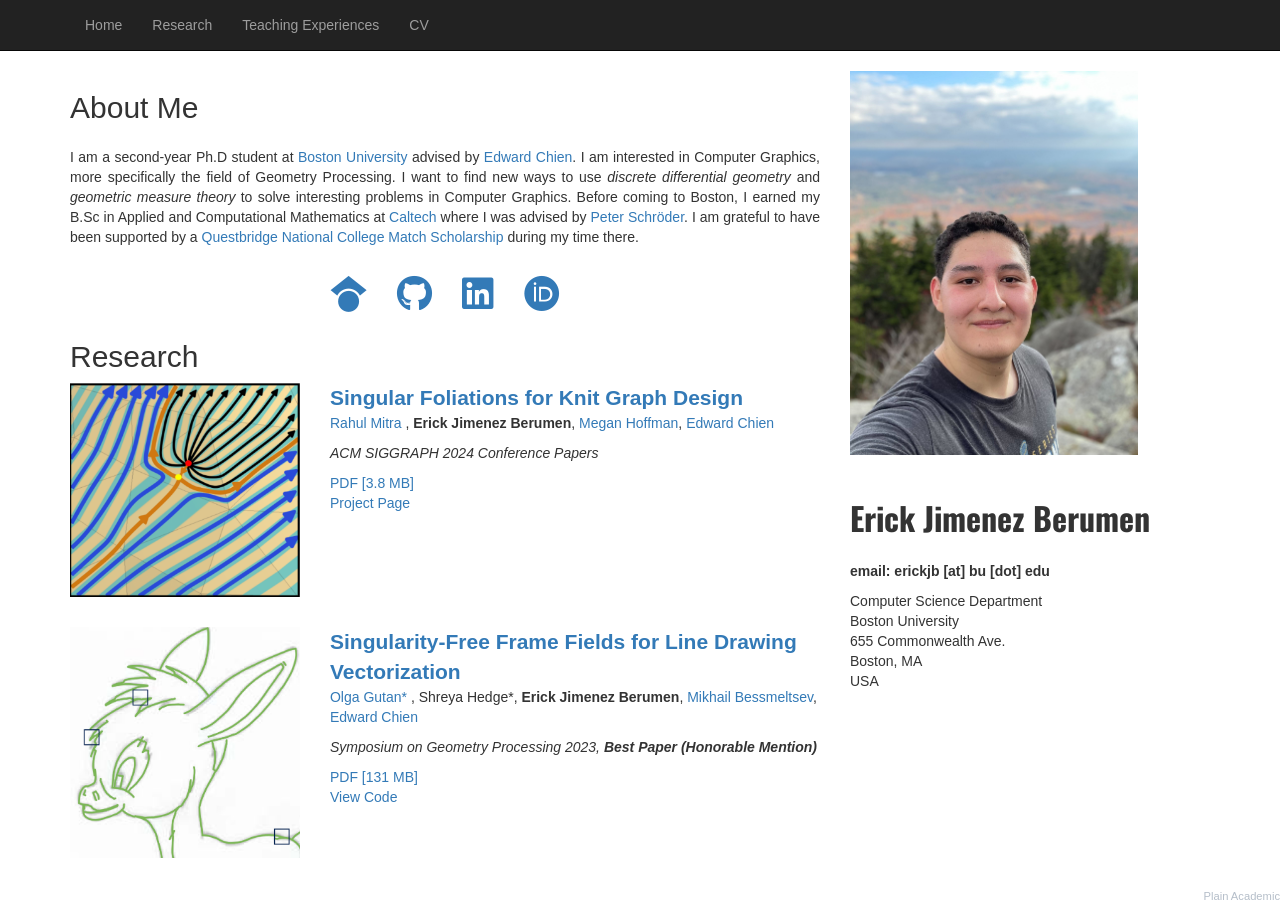
==== index.html @ dde83ba8 "slight tweak to papers" ====
<!DOCTYPE html>
<!--
    Plain-Academic by Vasilios Mavroudis
    Released under the Simplified BSD License/FreeBSD (2-clause) License.
    https://github.com/mavroudisv/plain-academic
-->

<html lang="en">
<head>
  <title>Erick Jimenez Berumen</title>
  <meta charset="utf-8">
  <meta name="viewport" content="width=device-width, initial-scale=1">

  <link rel="stylesheet" href="https://maxcdn.bootstrapcdn.com/bootstrap/3.3.6/css/bootstrap.min.css">
  <script src="https://ajax.googleapis.com/ajax/libs/jquery/1.12.0/jquery.min.js"></script>
  <script src="https://maxcdn.bootstrapcdn.com/bootstrap/3.3.6/js/bootstrap.min.js"></script>
  <link href='https://fonts.googleapis.com/css?family=Oswald:700' rel='stylesheet' type='text/css'>
  <!-- for google scholar icon -->
  <link rel="stylesheet" href="https://cdnjs.cloudflare.com/ajax/libs/font-awesome/6.5.1/css/all.min.css"  crossorigin="anonymous" referrerpolicy="no-referrer" />
</head>
<body>



<!-- Navigation -->
	<nav class="navbar navbar-inverse navbar-static-top" role="navigation">
	  <div class="container">
		<div class="navbar-header">
		  <button type="button" class="navbar-toggle collapsed" data-toggle="collapse" data-target="#bs-example-navbar-collapse-1">
						<span class="sr-only">Toggle navigation</span>
						<span class="icon-bar"></span>
						<span class="icon-bar"></span>
						<span class="icon-bar"></span>
					</button>
		</div>

		<!-- Collect the nav links, forms, and other content for toggling -->
		<div class="collapse navbar-collapse" id="bs-example-navbar-collapse-1">
		  <ul class="nav navbar-nav">
				  <li><a href="index.html">Home</a></li>
				  <li><a href="#research">Research</a></li> 
                  <li><a href="teaching.html">Teaching Experiences</a></li>
                  <li><a href="pdfs/cv.pdf" target="_blank">CV</a></li>
		  </ul>
		</div>
	  </div>
	</nav>
  
  <!-- Page Content -->
    <div class="container">

        <div class="row">

            <!-- Entries Column (Bio) -->
            <div class="col-md-8" >
                <!-- Bio Title -->
                <h2>About Me</h2>
                
                <div style="margin-top:3%; text-align:justify;">                
                        <p> I am a second-year Ph.D student at <a href="https://www.bu.edu/">Boston University</a> advised by
                            <a href="https://cs-people.bu.edu/edchien/index.html">Edward Chien</a>.
                            I am interested in Computer Graphics, more specifically the field of Geometry Processing.
                            I want to find new ways to use <i> discrete differential geometry </i>
                            and <i> geometric measure theory </i> to solve interesting problems in Computer Graphics. 
                            Before coming to Boston, I earned my B.Sc in Applied and Computational 
                            Mathematics at <a href="https://www.caltech.edu/">Caltech</a> where I was advised by
                            <a href="http://users.cms.caltech.edu/~ps/"> Peter Schr&#246;der</a>.
                            I am grateful to have been supported by a <a href=""> Questbridge National College Match Scholarship</a> 
                            during my time there.
                        </p>
                </div>
                <div style="margin-top:3%; text-align:center;">
                        <p style="display: flex; justify-content: center; gap: 30px; align-items: center;">
                            <span style="text-align: center;">
                                <a href="https://scholar.google.com/citations?user=eRThyX0AAAAJ&hl=en" style="font-size: 36px;" target="_blank">
                                    <i class="fa-brands fa-google-scholar"></i>
                                </a>
                            </span>
                            <span style="text-align: center;">
                                <a href="https://github.com/erick2j" style="font-size: 36px;" target="_blank">
                                    <i class='fa-brands fa-github'></i>
                                </a>
                            </span>
                            <span style="text-align: center;">
                                <a href="https://www.linkedin.com/in/erickjb" style="font-size: 36px;" target="_blank">
                                     <i class='fa-brands fa-linkedin'></i>
                                </a>
                            </span>
                            <span style="text-align: center;">
                                <a href="https://orcid.org/0009-0009-8314-4221" style="font-size: 36px;" target="_blank">
                                    <i class='fa-brands fa-orcid'></i> 
                                </a>
                            </span>
                        </p>
                </div>


                <!-- Research Section -->
                <h2 id="research">Research</h2>
                
                <!-- Research Item 1 -->
                <div class="row" style="margin-bottom: 30px;">
                    <!-- Image Section (Left side) -->
                    <div class="col-md-4">
                        <img src="img/sing-fol-teaser.png" alt="Paper Image" class="img-responsive" style="width: 100%; height: auto;">
                    </div>
                    <!-- Text Section (Right side) -->
                    <div class="col-md-8">
                        <a href="https://dl.acm.org/doi/abs/10.1145/3641519.3657487" style="font-size: 1.5em; font-weight: bold;">
                               Singular Foliations for Knit Graph Design 
                        </a><br>

                        <p> <a href="https://rahulmitra.xyz/"> Rahul Mitra </a>, 
                            <b>Erick Jimenez Berumen</b>,
                            <a href="https://www.megan-hofmann.com/">Megan Hoffman</a>,
                            <a href="https://cs-people.bu.edu/edchien/index.html">Edward Chien</a>
                        </p>

                        <p>
                                <i> ACM SIGGRAPH 2024 Conference Papers</i>
                        </p>

                    <!-- Links for PDF, Code, and Project Page -->
                    <p>
                        <a href="pdfs/sing-fol-full.pdf" target="_blank">PDF [3.8 MB]</a><br>
                        <a href="https://rahulmitra.xyz/projects/knitting_foliations/" target="_blank">Project Page</a><br>
                    </p>
                    </div>
                </div>



                <!-- Research Item 2 -->
                <div class="row" style="margin-bottom: 30px;">
                    <!-- Image Section (Left side) -->
                    <div class="col-md-4">
                        <img src="img/sing-free-teaser.png" alt="Paper Image" class="img-responsive" style="width: 100%; height: auto;">
                    </div>
                    <!-- Text Section (Right side) -->
                    <div class="col-md-8">
                        <a href="https://onlinelibrary.wiley.com/doi/10.1111/cgf.14901" style="font-size: 1.5em; font-weight: bold;">
                                Singularity-Free Frame Fields for Line Drawing Vectorization
                        </a><br>

                        <p> <a href="https://olgagutan.com/"> Olga Gutan* </a>, 
                            Shreya Hedge*,
                            <b>Erick Jimenez Berumen</b>,
                            <a href="https://www-labs.iro.umontreal.ca/~bmpix/">Mikhail Bessmeltsev</a>,
                            <a href="https://cs-people.bu.edu/edchien/index.html">Edward Chien</a>
                        </p>

                        <p>
                                <i> Symposium on Geometry Processing 2023, <b>Best Paper (Honorable Mention)</b> </i>
                        </p>

                    <!-- Links for PDF, Code, and Project Page -->
                    <p>
                        <a href="pdfs/sing-free-full.pdf" target="_blank">PDF [131 MB]</a><br>
                                <!-- <a href="pdfs/sing-free-reduced.pdf" target="_blank">PDF [131 MB]</a><br> -->
                        <a href="https://github.com/SingularityFreeFrameFields/Code" target="_blank">View Code</a><br>
                    </p>
                    </div>
                </div>

            </div>

            <!-- Contact Info and Profile Picture on the Sidebar -->
            <div class="col-md-4">
                <!-- Image Section -->
                <img class="img-responsive" src="img/monadnock.jpg" alt="" style="width: 80%;"><br>

                <!-- Contact Info Section -->
                <div style="font-family: 'Oswald', sans-serif; font-size: 32px; margin-top: 20px;">
                    <b>Erick Jimenez Berumen</b>
                </div><br>
                <p><b>email: erickjb [at] bu [dot] edu</b><br>
                <p>Computer Science Department<br>
                Boston University<br>
                655 Commonwealth Ave.<br>
                Boston, MA<br>
                USA<br>
                </p>
            </div>
        </div>
    </div>
    <!-- /.container -->
    
    <!-- Other people may like it too! -->
    <a style="color:#b5bec9;font-size:0.8em; float:right;" href="https://github.com/mavroudisv/plain-academic">Plain Academic</a> 
    
</body>

</html>
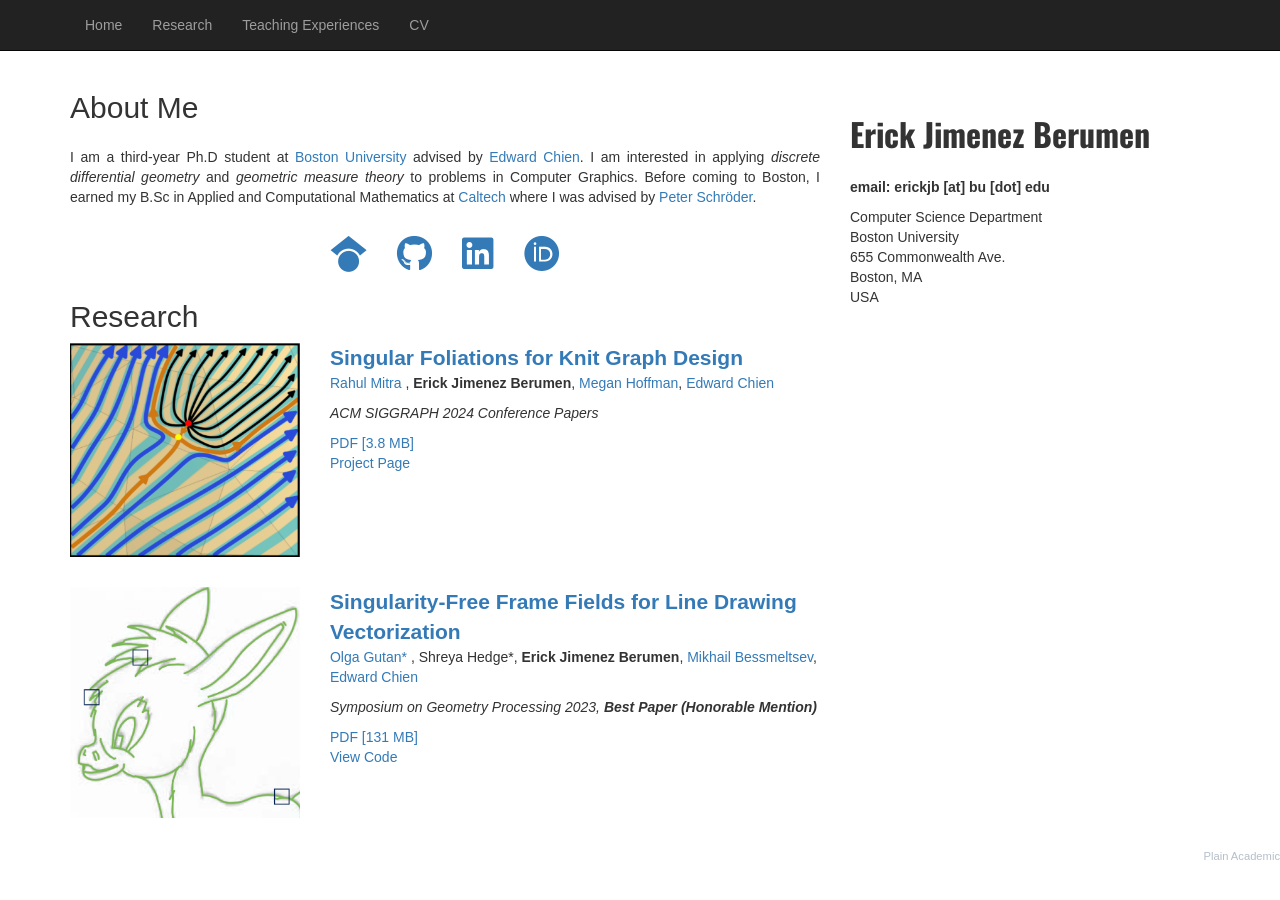
==== commit 03d1a626: "update intro" ====
--- a/index.html
+++ b/index.html
@@ -1,75 +1,77 @@
 <!DOCTYPE html>
 <!--
-    Plain-Academic by Vasilios Mavroudis
-    Released under the Simplified BSD License/FreeBSD (2-clause) License.
-    https://github.com/mavroudisv/plain-academic
+Plain-Academic by Vasilios Mavroudis
+Released under the Simplified BSD License/FreeBSD (2-clause) License.
+https://github.com/mavroudisv/plain-academic
 -->
 
 <html lang="en">
-<head>
-  <title>Erick Jimenez Berumen</title>
-  <meta charset="utf-8">
-  <meta name="viewport" content="width=device-width, initial-scale=1">
+    <head>
+        <title>Erick Jimenez Berumen</title>
+        <meta charset="utf-8">
+        <meta name="viewport" content="width=device-width, initial-scale=1">
 
-  <link rel="stylesheet" href="https://maxcdn.bootstrapcdn.com/bootstrap/3.3.6/css/bootstrap.min.css">
-  <script src="https://ajax.googleapis.com/ajax/libs/jquery/1.12.0/jquery.min.js"></script>
-  <script src="https://maxcdn.bootstrapcdn.com/bootstrap/3.3.6/js/bootstrap.min.js"></script>
-  <link href='https://fonts.googleapis.com/css?family=Oswald:700' rel='stylesheet' type='text/css'>
-  <!-- for google scholar icon -->
-  <link rel="stylesheet" href="https://cdnjs.cloudflare.com/ajax/libs/font-awesome/6.5.1/css/all.min.css"  crossorigin="anonymous" referrerpolicy="no-referrer" />
-</head>
-<body>
+        <link rel="stylesheet" href="https://maxcdn.bootstrapcdn.com/bootstrap/3.3.6/css/bootstrap.min.css">
+        <script src="https://ajax.googleapis.com/ajax/libs/jquery/1.12.0/jquery.min.js"></script>
+        <script src="https://maxcdn.bootstrapcdn.com/bootstrap/3.3.6/js/bootstrap.min.js"></script>
+        <link href='https://fonts.googleapis.com/css?family=Oswald:700' rel='stylesheet' type='text/css'>
+        <!-- for google scholar icon -->
+        <link rel="stylesheet" href="https://cdnjs.cloudflare.com/ajax/libs/font-awesome/6.5.1/css/all.min.css"  crossorigin="anonymous" referrerpolicy="no-referrer" />
+    </head>
+    <body>
 
 
 
-<!-- Navigation -->
-	<nav class="navbar navbar-inverse navbar-static-top" role="navigation">
-	  <div class="container">
-		<div class="navbar-header">
-		  <button type="button" class="navbar-toggle collapsed" data-toggle="collapse" data-target="#bs-example-navbar-collapse-1">
-						<span class="sr-only">Toggle navigation</span>
-						<span class="icon-bar"></span>
-						<span class="icon-bar"></span>
-						<span class="icon-bar"></span>
-					</button>
-		</div>
+        <!-- Navigation -->
+        <nav class="navbar navbar-inverse navbar-static-top" role="navigation">
+            <div class="container">
 
-		<!-- Collect the nav links, forms, and other content for toggling -->
-		<div class="collapse navbar-collapse" id="bs-example-navbar-collapse-1">
-		  <ul class="nav navbar-nav">
-				  <li><a href="index.html">Home</a></li>
-				  <li><a href="#research">Research</a></li> 
-                  <li><a href="teaching.html">Teaching Experiences</a></li>
-                  <li><a href="pdfs/cv.pdf" target="_blank">CV</a></li>
-		  </ul>
-		</div>
-	  </div>
-	</nav>
-  
-  <!-- Page Content -->
-    <div class="container">
+                <div class="navbar-header">
+                    <button type="button" class="navbar-toggle collapsed" data-toggle="collapse" data-target="#bs-example-navbar-collapse-1">
+                        <span class="sr-only">Toggle navigation</span>
+                        <span class="icon-bar"></span>
+                        <span class="icon-bar"></span>
+                        <span class="icon-bar"></span>
+                    </button>
+                </div>
 
-        <div class="row">
+                <!-- Collect the nav links, forms, and other content for toggling -->
+                <div class="collapse navbar-collapse" id="bs-example-navbar-collapse-1">
+                    <ul class="nav navbar-nav">
+                        <li><a href="index.html">Home</a></li>
+                        <li><a href="#research">Research</a></li> 
+                        <li><a href="teaching.html">Teaching Experiences</a></li>
+                        <li><a href="pdfs/cv.pdf" target="_blank">CV</a></li>
+                    </ul>
+                </div>
 
-            <!-- Entries Column (Bio) -->
-            <div class="col-md-8" >
-                <!-- Bio Title -->
-                <h2>About Me</h2>
-                
-                <div style="margin-top:3%; text-align:justify;">                
-                        <p> I am a second-year Ph.D student at <a href="https://www.bu.edu/">Boston University</a> advised by
+
+            </div>
+        </nav>
+
+        <!-- Page Content -->
+        <div class="container">
+
+            <div class="row">
+
+                <!-- Entries Column (Bio) -->
+                <div class="col-md-8" >
+                    <!-- Bio Title -->
+                    <h2>About Me</h2>
+
+                    <div style="margin-top:3%; text-align:justify;">                
+                        <p> I am a third-year Ph.D student at <a href="https://www.bu.edu/">Boston University</a> advised by
                             <a href="https://cs-people.bu.edu/edchien/index.html">Edward Chien</a>.
-                            I am interested in Computer Graphics, more specifically the field of Geometry Processing.
-                            I want to find new ways to use <i> discrete differential geometry </i>
-                            and <i> geometric measure theory </i> to solve interesting problems in Computer Graphics. 
+                            I am interested in applying <i>discrete differential geometry</i> and <i>geometric measure theory</i> 
+                            to problems in Computer Graphics.
                             Before coming to Boston, I earned my B.Sc in Applied and Computational 
                             Mathematics at <a href="https://www.caltech.edu/">Caltech</a> where I was advised by
                             <a href="http://users.cms.caltech.edu/~ps/"> Peter Schr&#246;der</a>.
-                            I am grateful to have been supported by a <a href=""> Questbridge National College Match Scholarship</a> 
-                            during my time there.
                         </p>
-                </div>
-                <div style="margin-top:3%; text-align:center;">
+                    </div>
+
+                    <!-- Academic Link Icons -->
+                    <div style="margin-top:3%; text-align:center;">
                         <p style="display: flex; justify-content: center; gap: 30px; align-items: center;">
                             <span style="text-align: center;">
                                 <a href="https://scholar.google.com/citations?user=eRThyX0AAAAJ&hl=en" style="font-size: 36px;" target="_blank">
@@ -83,7 +85,7 @@
                             </span>
                             <span style="text-align: center;">
                                 <a href="https://www.linkedin.com/in/erickjb" style="font-size: 36px;" target="_blank">
-                                     <i class='fa-brands fa-linkedin'></i>
+                                    <i class='fa-brands fa-linkedin'></i>
                                 </a>
                             </span>
                             <span style="text-align: center;">
@@ -92,102 +94,103 @@
                                 </a>
                             </span>
                         </p>
-                </div>
+                    </div>
 
 
-                <!-- Research Section -->
-                <h2 id="research">Research</h2>
-                
-                <!-- Research Item 1 -->
-                <div class="row" style="margin-bottom: 30px;">
-                    <!-- Image Section (Left side) -->
-                    <div class="col-md-4">
-                        <img src="img/sing-fol-teaser.png" alt="Paper Image" class="img-responsive" style="width: 100%; height: auto;">
+                    <!-- Research Section -->
+                    <h2 id="research">Research</h2>
+
+                    <!-- Research Item 1 -->
+                    <div class="row" style="margin-bottom: 30px;">
+                        <!-- Image Section (Left side) -->
+                        <div class="col-md-4">
+                            <img src="img/sing-fol-teaser.png" alt="Paper Image" class="img-responsive" style="width: 100%; height: auto;">
+                        </div>
+                        <!-- Text Section (Right side) -->
+                        <div class="col-md-8">
+                            <a href="https://dl.acm.org/doi/abs/10.1145/3641519.3657487" style="font-size: 1.5em; font-weight: bold;">
+                                Singular Foliations for Knit Graph Design 
+                            </a><br>
+
+                            <p> <a href="https://rahulmitra.xyz/"> Rahul Mitra </a>, 
+                                <b>Erick Jimenez Berumen</b>,
+                                <a href="https://www.megan-hofmann.com/">Megan Hoffman</a>,
+                                <a href="https://cs-people.bu.edu/edchien/index.html">Edward Chien</a>
+                            </p>
+
+                            <p>
+                                <i> ACM SIGGRAPH 2024 Conference Papers</i>
+                            </p>
+
+                            <!-- Links for PDF, Code, and Project Page -->
+                            <p>
+                                <a href="pdfs/sing-fol-full.pdf" target="_blank">PDF [3.8 MB]</a><br>
+                                <a href="https://rahulmitra.xyz/projects/knitting_foliations/" target="_blank">Project Page</a><br>
+                            </p>
+                        </div>
                     </div>
-                    <!-- Text Section (Right side) -->
-                    <div class="col-md-8">
-                        <a href="https://dl.acm.org/doi/abs/10.1145/3641519.3657487" style="font-size: 1.5em; font-weight: bold;">
-                               Singular Foliations for Knit Graph Design 
-                        </a><br>
-
-                        <p> <a href="https://rahulmitra.xyz/"> Rahul Mitra </a>, 
-                            <b>Erick Jimenez Berumen</b>,
-                            <a href="https://www.megan-hofmann.com/">Megan Hoffman</a>,
-                            <a href="https://cs-people.bu.edu/edchien/index.html">Edward Chien</a>
-                        </p>
-
-                        <p>
-                                <i> ACM SIGGRAPH 2024 Conference Papers</i>
-                        </p>
-
-                    <!-- Links for PDF, Code, and Project Page -->
-                    <p>
-                        <a href="pdfs/sing-fol-full.pdf" target="_blank">PDF [3.8 MB]</a><br>
-                        <a href="https://rahulmitra.xyz/projects/knitting_foliations/" target="_blank">Project Page</a><br>
-                    </p>
-                    </div>
-                </div>
 
 
 
-                <!-- Research Item 2 -->
-                <div class="row" style="margin-bottom: 30px;">
-                    <!-- Image Section (Left side) -->
-                    <div class="col-md-4">
-                        <img src="img/sing-free-teaser.png" alt="Paper Image" class="img-responsive" style="width: 100%; height: auto;">
+                    <!-- Research Item 2 -->
+                    <div class="row" style="margin-bottom: 30px;">
+                        <!-- Image Section (Left side) -->
+                        <div class="col-md-4">
+                            <img src="img/sing-free-teaser.png" alt="Paper Image" class="img-responsive" style="width: 100%; height: auto;">
+                        </div>
+                        <!-- Text Section (Right side) -->
+                        <div class="col-md-8">
+                            <a href="https://onlinelibrary.wiley.com/doi/10.1111/cgf.14901" style="font-size: 1.5em; font-weight: bold;">
+                                Singularity-Free Frame Fields for Line Drawing Vectorization
+                            </a><br>
+
+                            <p> <a href="https://olgagutan.com/"> Olga Gutan* </a>, 
+                                Shreya Hedge*,
+                                <b>Erick Jimenez Berumen</b>,
+                                <a href="https://www-labs.iro.umontreal.ca/~bmpix/">Mikhail Bessmeltsev</a>,
+                                <a href="https://cs-people.bu.edu/edchien/index.html">Edward Chien</a>
+                            </p>
+
+                            <p>
+                                <i> Symposium on Geometry Processing 2023, <b>Best Paper (Honorable Mention)</b> </i>
+                            </p>
+
+                            <!-- Links for PDF, Code, and Project Page -->
+                            <p>
+                                <a href="pdfs/sing-free-full.pdf" target="_blank">PDF [131 MB]</a><br>
+                                <!-- <a href="pdfs/sing-free-reduced.pdf" target="_blank">PDF [131 MB]</a><br> -->
+                                <a href="https://github.com/SingularityFreeFrameFields/Code" target="_blank">View Code</a><br>
+                            </p>
+                        </div>
                     </div>
-                    <!-- Text Section (Right side) -->
-                    <div class="col-md-8">
-                        <a href="https://onlinelibrary.wiley.com/doi/10.1111/cgf.14901" style="font-size: 1.5em; font-weight: bold;">
-                                Singularity-Free Frame Fields for Line Drawing Vectorization
-                        </a><br>
 
-                        <p> <a href="https://olgagutan.com/"> Olga Gutan* </a>, 
-                            Shreya Hedge*,
-                            <b>Erick Jimenez Berumen</b>,
-                            <a href="https://www-labs.iro.umontreal.ca/~bmpix/">Mikhail Bessmeltsev</a>,
-                            <a href="https://cs-people.bu.edu/edchien/index.html">Edward Chien</a>
-                        </p>
 
-                        <p>
-                                <i> Symposium on Geometry Processing 2023, <b>Best Paper (Honorable Mention)</b> </i>
-                        </p>
-
-                    <!-- Links for PDF, Code, and Project Page -->
-                    <p>
-                        <a href="pdfs/sing-free-full.pdf" target="_blank">PDF [131 MB]</a><br>
-                                <!-- <a href="pdfs/sing-free-reduced.pdf" target="_blank">PDF [131 MB]</a><br> -->
-                        <a href="https://github.com/SingularityFreeFrameFields/Code" target="_blank">View Code</a><br>
-                    </p>
-                    </div>
                 </div>
 
-            </div>
+                <!-- Contact Info and Profile Picture on the Sidebar -->
+                <div class="col-md-4">
+                    <!-- Image Section -->
+                    <img class="img-responsive" src="img/portrait.png" alt="" style="width: 80%;"><br>
 
-            <!-- Contact Info and Profile Picture on the Sidebar -->
-            <div class="col-md-4">
-                <!-- Image Section -->
-                <img class="img-responsive" src="img/monadnock.jpg" alt="" style="width: 80%;"><br>
-
-                <!-- Contact Info Section -->
-                <div style="font-family: 'Oswald', sans-serif; font-size: 32px; margin-top: 20px;">
-                    <b>Erick Jimenez Berumen</b>
-                </div><br>
-                <p><b>email: erickjb [at] bu [dot] edu</b><br>
-                <p>Computer Science Department<br>
-                Boston University<br>
-                655 Commonwealth Ave.<br>
-                Boston, MA<br>
-                USA<br>
-                </p>
+                    <!-- Contact Info Section -->
+                    <div style="font-family: 'Oswald', sans-serif; font-size: 32px; margin-top: 20px;">
+                        <b>Erick Jimenez Berumen</b>
+                    </div><br>
+                    <p><b>email: erickjb [at] bu [dot] edu</b><br>
+                    <p>Computer Science Department<br>
+                        Boston University<br>
+                        655 Commonwealth Ave.<br>
+                        Boston, MA<br>
+                        USA<br>
+                    </p>
+                </div>
             </div>
         </div>
-    </div>
-    <!-- /.container -->
-    
-    <!-- Other people may like it too! -->
-    <a style="color:#b5bec9;font-size:0.8em; float:right;" href="https://github.com/mavroudisv/plain-academic">Plain Academic</a> 
-    
-</body>
+        <!-- /.container -->
+
+        <!-- Other people may like it too! -->
+        <a style="color:#b5bec9;font-size:0.8em; float:right;" href="https://github.com/mavroudisv/plain-academic">Plain Academic</a> 
+
+    </body>
 
 </html>
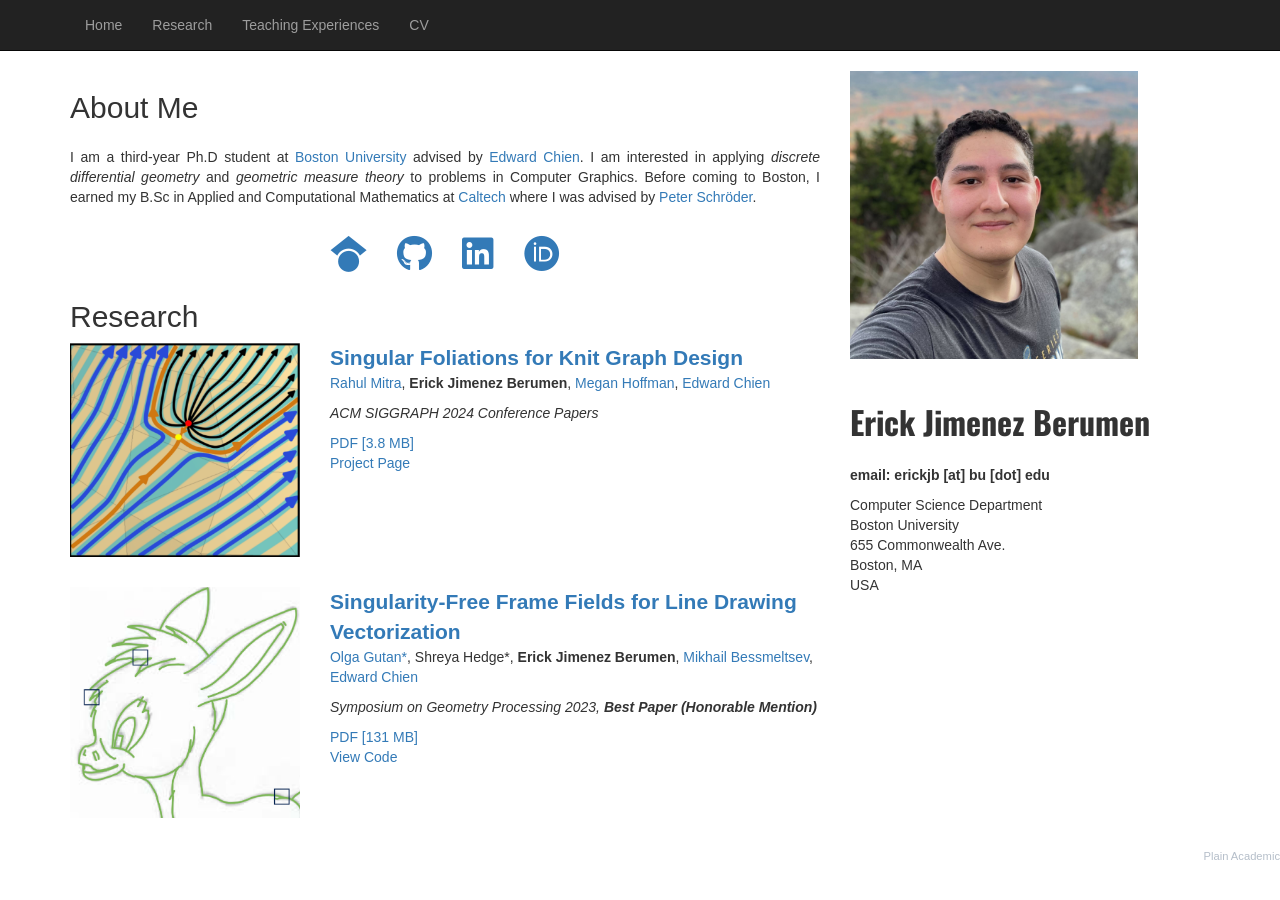
==== commit af59688d: "indentation" ====
--- a/index.html
+++ b/index.html
@@ -4,7 +4,6 @@
 Released under the Simplified BSD License/FreeBSD (2-clause) License.
 https://github.com/mavroudisv/plain-academic
 -->
-
 <html lang="en">
     <head>
         <title>Erick Jimenez Berumen</title>
@@ -16,18 +15,24 @@
         <script src="https://maxcdn.bootstrapcdn.com/bootstrap/3.3.6/js/bootstrap.min.js"></script>
         <link href='https://fonts.googleapis.com/css?family=Oswald:700' rel='stylesheet' type='text/css'>
         <!-- for google scholar icon -->
-        <link rel="stylesheet" href="https://cdnjs.cloudflare.com/ajax/libs/font-awesome/6.5.1/css/all.min.css"  crossorigin="anonymous" referrerpolicy="no-referrer" />
+        <link
+            rel="stylesheet"
+            href="https://cdnjs.cloudflare.com/ajax/libs/font-awesome/6.5.1/css/all.min.css"
+            crossorigin="anonymous"
+            referrerpolicy="no-referrer"
+        />
     </head>
     <body>
-
-
-
         <!-- Navigation -->
         <nav class="navbar navbar-inverse navbar-static-top" role="navigation">
             <div class="container">
-
                 <div class="navbar-header">
-                    <button type="button" class="navbar-toggle collapsed" data-toggle="collapse" data-target="#bs-example-navbar-collapse-1">
+                    <button
+                        type="button"
+                        class="navbar-toggle collapsed"
+                        data-toggle="collapse"
+                        data-target="#bs-example-navbar-collapse-1"
+                    >
                         <span class="sr-only">Toggle navigation</span>
                         <span class="icon-bar"></span>
                         <span class="icon-bar"></span>
@@ -39,42 +44,47 @@
                 <div class="collapse navbar-collapse" id="bs-example-navbar-collapse-1">
                     <ul class="nav navbar-nav">
                         <li><a href="index.html">Home</a></li>
-                        <li><a href="#research">Research</a></li> 
+                        <li><a href="#research">Research</a></li>
                         <li><a href="teaching.html">Teaching Experiences</a></li>
                         <li><a href="pdfs/cv.pdf" target="_blank">CV</a></li>
                     </ul>
                 </div>
-
-
             </div>
         </nav>
 
         <!-- Page Content -->
         <div class="container">
-
             <div class="row">
-
                 <!-- Entries Column (Bio) -->
-                <div class="col-md-8" >
+                <div class="col-md-8">
                     <!-- Bio Title -->
                     <h2>About Me</h2>
 
-                    <div style="margin-top:3%; text-align:justify;">                
-                        <p> I am a third-year Ph.D student at <a href="https://www.bu.edu/">Boston University</a> advised by
+                    <div style="margin-top: 3%; text-align: justify;">
+                        <p>
+                            I am a third-year Ph.D student at
+                            <a href="https://www.bu.edu/">Boston University</a>
+                            advised by
                             <a href="https://cs-people.bu.edu/edchien/index.html">Edward Chien</a>.
-                            I am interested in applying <i>discrete differential geometry</i> and <i>geometric measure theory</i> 
+                            I am interested in applying <i>discrete differential geometry</i> and
+                            <i>geometric measure theory</i>
                             to problems in Computer Graphics.
-                            Before coming to Boston, I earned my B.Sc in Applied and Computational 
-                            Mathematics at <a href="https://www.caltech.edu/">Caltech</a> where I was advised by
-                            <a href="http://users.cms.caltech.edu/~ps/"> Peter Schr&#246;der</a>.
+                            Before coming to Boston, I earned my B.Sc in Applied and Computational
+                            Mathematics at <a href="https://www.caltech.edu/">Caltech</a> where I was
+                            advised by
+                            <a href="http://users.cms.caltech.edu/~ps/">Peter Schr&#246;der</a>.
                         </p>
                     </div>
 
                     <!-- Academic Link Icons -->
-                    <div style="margin-top:3%; text-align:center;">
+                    <div style="margin-top: 3%; text-align: center;">
                         <p style="display: flex; justify-content: center; gap: 30px; align-items: center;">
                             <span style="text-align: center;">
-                                <a href="https://scholar.google.com/citations?user=eRThyX0AAAAJ&hl=en" style="font-size: 36px;" target="_blank">
+                                <a
+                                    href="https://scholar.google.com/citations?user=eRThyX0AAAAJ&hl=en"
+                                    style="font-size: 36px;"
+                                    target="_blank"
+                                >
                                     <i class="fa-brands fa-google-scholar"></i>
                                 </a>
                             </span>
@@ -84,18 +94,21 @@
                                 </a>
                             </span>
                             <span style="text-align: center;">
-                                <a href="https://www.linkedin.com/in/erickjb" style="font-size: 36px;" target="_blank">
+                                <a
+                                    href="https://www.linkedin.com/in/erickjb"
+                                    style="font-size: 36px;"
+                                    target="_blank"
+                                >
                                     <i class='fa-brands fa-linkedin'></i>
                                 </a>
                             </span>
                             <span style="text-align: center;">
                                 <a href="https://orcid.org/0009-0009-8314-4221" style="font-size: 36px;" target="_blank">
-                                    <i class='fa-brands fa-orcid'></i> 
+                                    <i class='fa-brands fa-orcid'></i>
                                 </a>
                             </span>
                         </p>
                     </div>
-
 
                     <!-- Research Section -->
                     <h2 id="research">Research</h2>
@@ -104,22 +117,31 @@
                     <div class="row" style="margin-bottom: 30px;">
                         <!-- Image Section (Left side) -->
                         <div class="col-md-4">
-                            <img src="img/sing-fol-teaser.png" alt="Paper Image" class="img-responsive" style="width: 100%; height: auto;">
+                            <img
+                                src="img/sing-fol-teaser.png"
+                                alt="Paper Image"
+                                class="img-responsive"
+                                style="width: 100%; height: auto;"
+                            >
                         </div>
                         <!-- Text Section (Right side) -->
                         <div class="col-md-8">
-                            <a href="https://dl.acm.org/doi/abs/10.1145/3641519.3657487" style="font-size: 1.5em; font-weight: bold;">
-                                Singular Foliations for Knit Graph Design 
+                            <a
+                                href="https://dl.acm.org/doi/abs/10.1145/3641519.3657487"
+                                style="font-size: 1.5em; font-weight: bold;"
+                            >
+                                Singular Foliations for Knit Graph Design
                             </a><br>
 
-                            <p> <a href="https://rahulmitra.xyz/"> Rahul Mitra </a>, 
+                            <p>
+                                <a href="https://rahulmitra.xyz/">Rahul Mitra</a>,
                                 <b>Erick Jimenez Berumen</b>,
                                 <a href="https://www.megan-hofmann.com/">Megan Hoffman</a>,
                                 <a href="https://cs-people.bu.edu/edchien/index.html">Edward Chien</a>
                             </p>
 
                             <p>
-                                <i> ACM SIGGRAPH 2024 Conference Papers</i>
+                                <i>ACM SIGGRAPH 2024 Conference Papers</i>
                             </p>
 
                             <!-- Links for PDF, Code, and Project Page -->
@@ -129,22 +151,29 @@
                             </p>
                         </div>
                     </div>
-
-
 
                     <!-- Research Item 2 -->
                     <div class="row" style="margin-bottom: 30px;">
                         <!-- Image Section (Left side) -->
                         <div class="col-md-4">
-                            <img src="img/sing-free-teaser.png" alt="Paper Image" class="img-responsive" style="width: 100%; height: auto;">
+                            <img
+                                src="img/sing-free-teaser.png"
+                                alt="Paper Image"
+                                class="img-responsive"
+                                style="width: 100%; height: auto;"
+                            >
                         </div>
                         <!-- Text Section (Right side) -->
                         <div class="col-md-8">
-                            <a href="https://onlinelibrary.wiley.com/doi/10.1111/cgf.14901" style="font-size: 1.5em; font-weight: bold;">
+                            <a
+                                href="https://onlinelibrary.wiley.com/doi/10.1111/cgf.14901"
+                                style="font-size: 1.5em; font-weight: bold;"
+                            >
                                 Singularity-Free Frame Fields for Line Drawing Vectorization
                             </a><br>
 
-                            <p> <a href="https://olgagutan.com/"> Olga Gutan* </a>, 
+                            <p>
+                                <a href="https://olgagutan.com/">Olga Gutan*</a>,
                                 Shreya Hedge*,
                                 <b>Erick Jimenez Berumen</b>,
                                 <a href="https://www-labs.iro.umontreal.ca/~bmpix/">Mikhail Bessmeltsev</a>,
@@ -152,7 +181,7 @@
                             </p>
 
                             <p>
-                                <i> Symposium on Geometry Processing 2023, <b>Best Paper (Honorable Mention)</b> </i>
+                                <i>Symposium on Geometry Processing 2023, <b>Best Paper (Honorable Mention)</b></i>
                             </p>
 
                             <!-- Links for PDF, Code, and Project Page -->
@@ -163,8 +192,6 @@
                             </p>
                         </div>
                     </div>
-
-
                 </div>
 
                 <!-- Contact Info and Profile Picture on the Sidebar -->
@@ -176,8 +203,9 @@
                     <div style="font-family: 'Oswald', sans-serif; font-size: 32px; margin-top: 20px;">
                         <b>Erick Jimenez Berumen</b>
                     </div><br>
-                    <p><b>email: erickjb [at] bu [dot] edu</b><br>
-                    <p>Computer Science Department<br>
+                    <p><b>email: erickjb [at] bu [dot] edu</b><br></p>
+                    <p>
+                        Computer Science Department<br>
                         Boston University<br>
                         655 Commonwealth Ave.<br>
                         Boston, MA<br>
@@ -189,8 +217,11 @@
         <!-- /.container -->
 
         <!-- Other people may like it too! -->
-        <a style="color:#b5bec9;font-size:0.8em; float:right;" href="https://github.com/mavroudisv/plain-academic">Plain Academic</a> 
-
+        <a
+            style="color: #b5bec9; font-size: 0.8em; float: right;"
+            href="https://github.com/mavroudisv/plain-academic"
+        >
+            Plain Academic
+        </a>
     </body>
-
 </html>
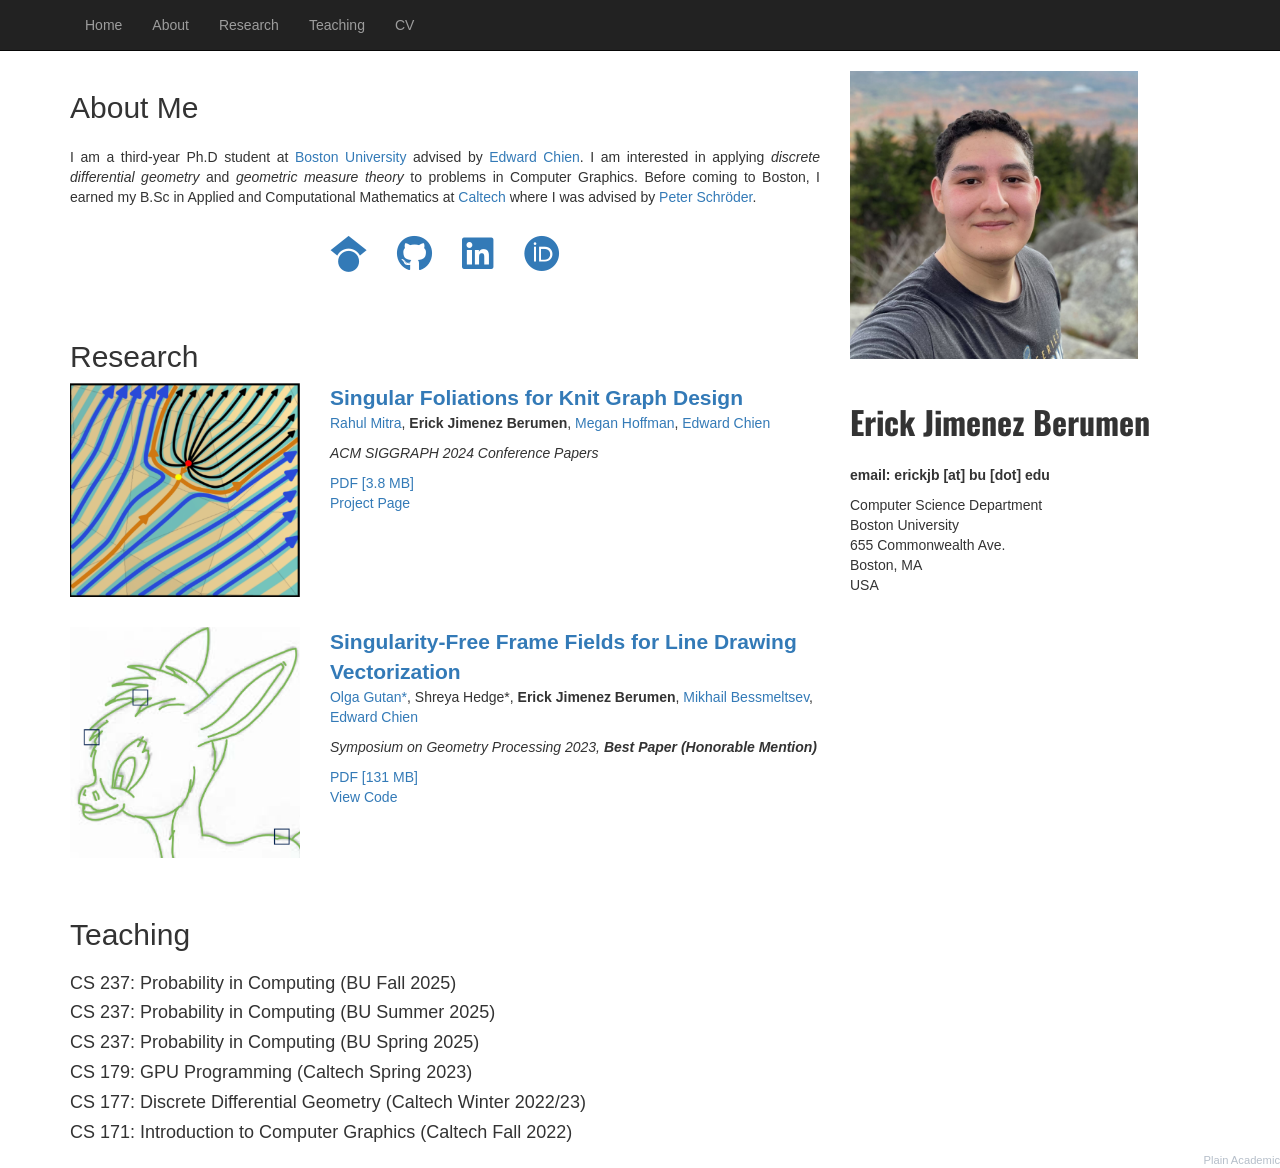
==== commit 1e35c6fc: "added css for button link" ====
--- a/index.html
+++ b/index.html
@@ -14,6 +14,7 @@
         <script src="https://ajax.googleapis.com/ajax/libs/jquery/1.12.0/jquery.min.js"></script>
         <script src="https://maxcdn.bootstrapcdn.com/bootstrap/3.3.6/js/bootstrap.min.js"></script>
         <link href='https://fonts.googleapis.com/css?family=Oswald:700' rel='stylesheet' type='text/css'>
+        <link rel="stylesheet" href="css/main.css">
         <!-- for google scholar icon -->
         <link
             rel="stylesheet"
@@ -22,7 +23,7 @@
             referrerpolicy="no-referrer"
         />
     </head>
-    <body>
+    <body id="top">
         <!-- Navigation -->
         <nav class="navbar navbar-inverse navbar-static-top" role="navigation">
             <div class="container">
@@ -43,9 +44,10 @@
                 <!-- Collect the nav links, forms, and other content for toggling -->
                 <div class="collapse navbar-collapse" id="bs-example-navbar-collapse-1">
                     <ul class="nav navbar-nav">
-                        <li><a href="index.html">Home</a></li>
+                        <li><a href="#top">Home</a></li>
+                        <li><a href="#about">About</a></li>
                         <li><a href="#research">Research</a></li>
-                        <li><a href="teaching.html">Teaching Experiences</a></li>
+                        <li><a href="#teaching">Teaching</a></li>
                         <li><a href="pdfs/cv.pdf" target="_blank">CV</a></li>
                     </ul>
                 </div>
@@ -55,151 +57,155 @@
         <!-- Page Content -->
         <div class="container">
             <div class="row">
-                <!-- Entries Column (Bio) -->
+                <!-- Main Column -->
                 <div class="col-md-8">
-                    <!-- Bio Title -->
-                    <h2>About Me</h2>
-
-                    <div style="margin-top: 3%; text-align: justify;">
-                        <p>
-                            I am a third-year Ph.D student at
-                            <a href="https://www.bu.edu/">Boston University</a>
-                            advised by
-                            <a href="https://cs-people.bu.edu/edchien/index.html">Edward Chien</a>.
-                            I am interested in applying <i>discrete differential geometry</i> and
-                            <i>geometric measure theory</i>
-                            to problems in Computer Graphics.
-                            Before coming to Boston, I earned my B.Sc in Applied and Computational
-                            Mathematics at <a href="https://www.caltech.edu/">Caltech</a> where I was
-                            advised by
-                            <a href="http://users.cms.caltech.edu/~ps/">Peter Schr&#246;der</a>.
-                        </p>
-                    </div>
-
-                    <!-- Academic Link Icons -->
-                    <div style="margin-top: 3%; text-align: center;">
-                        <p style="display: flex; justify-content: center; gap: 30px; align-items: center;">
-                            <span style="text-align: center;">
+                    <section id="about">
+                        <h2>About Me</h2>
+
+                        <div style="margin-top: 3%; text-align: justify;">
+                            <p>
+                                I am a third-year Ph.D student at
+                                <a href="https://www.bu.edu/">Boston University</a>
+                                advised by
+                                <a href="https://cs-people.bu.edu/edchien/index.html">Edward Chien</a>.
+                                I am interested in applying <i>discrete differential geometry</i> and
+                                <i>geometric measure theory</i>
+                                to problems in Computer Graphics.
+                                Before coming to Boston, I earned my B.Sc in Applied and Computational
+                                Mathematics at <a href="https://www.caltech.edu/">Caltech</a> where I was
+                                advised by
+                                <a href="http://users.cms.caltech.edu/~ps/">Peter Schr&#246;der</a>.
+                            </p>
+                        </div>
+
+                        <div style="margin-top: 3%; text-align: center;">
+                            <p style="display: flex; justify-content: center; gap: 30px; align-items: center;">
+                                <span style="text-align: center;">
+                                    <a
+                                        href="https://scholar.google.com/citations?user=eRThyX0AAAAJ&hl=en"
+                                        style="font-size: 36px;"
+                                        target="_blank"
+                                    >
+                                        <i class="fa-brands fa-google-scholar"></i>
+                                    </a>
+                                </span>
+                                <span style="text-align: center;">
+                                    <a href="https://github.com/erick2j" style="font-size: 36px;" target="_blank">
+                                        <i class='fa-brands fa-github'></i>
+                                    </a>
+                                </span>
+                                <span style="text-align: center;">
+                                    <a
+                                        href="https://www.linkedin.com/in/erickjb"
+                                        style="font-size: 36px;"
+                                        target="_blank"
+                                    >
+                                        <i class='fa-brands fa-linkedin'></i>
+                                    </a>
+                                </span>
+                                <span style="text-align: center;">
+                                    <a href="https://orcid.org/0009-0009-8314-4221" style="font-size: 36px;" target="_blank">
+                                        <i class='fa-brands fa-orcid'></i>
+                                    </a>
+                                </span>
+                            </p>
+                        </div>
+                    </section>
+
+                    <section id="research" style="margin-top: 60px;">
+                        <h2>Research</h2>
+
+                        <div class="row" style="margin-bottom: 30px;">
+                            <div class="col-md-4">
+                                <img
+                                    src="img/sing-fol-teaser.png"
+                                    alt="Paper Image"
+                                    class="img-responsive"
+                                    style="width: 100%; height: auto;"
+                                >
+                            </div>
+                            <div class="col-md-8">
                                 <a
-                                    href="https://scholar.google.com/citations?user=eRThyX0AAAAJ&hl=en"
-                                    style="font-size: 36px;"
-                                    target="_blank"
-                                >
-                                    <i class="fa-brands fa-google-scholar"></i>
-                                </a>
-                            </span>
-                            <span style="text-align: center;">
-                                <a href="https://github.com/erick2j" style="font-size: 36px;" target="_blank">
-                                    <i class='fa-brands fa-github'></i>
-                                </a>
-                            </span>
-                            <span style="text-align: center;">
+                                    href="https://dl.acm.org/doi/abs/10.1145/3641519.3657487"
+                                    style="font-size: 1.5em; font-weight: bold;"
+                                >
+                                    Singular Foliations for Knit Graph Design
+                                </a><br>
+
+                                <p>
+                                    <a href="https://rahulmitra.xyz/">Rahul Mitra</a>,
+                                    <b>Erick Jimenez Berumen</b>,
+                                    <a href="https://www.megan-hofmann.com/">Megan Hoffman</a>,
+                                    <a href="https://cs-people.bu.edu/edchien/index.html">Edward Chien</a>
+                                </p>
+
+                                <p>
+                                    <i>ACM SIGGRAPH 2024 Conference Papers</i>
+                                </p>
+
+                                <p>
+                                    <a class="button-link" href="pdfs/sing-fol-full.pdf" target="_blank">PDF [3.8 MB]</a><br>
+                                    <a class="button-link" href="https://rahulmitra.xyz/projects/knitting_foliations/" target="_blank">Project Page</a><br>
+                                </p>
+                            </div>
+                        </div>
+
+                        <div class="row" style="margin-bottom: 30px;">
+                            <div class="col-md-4">
+                                <img
+                                    src="img/sing-free-teaser.png"
+                                    alt="Paper Image"
+                                    class="img-responsive"
+                                    style="width: 100%; height: auto;"
+                                >
+                            </div>
+                            <div class="col-md-8">
                                 <a
-                                    href="https://www.linkedin.com/in/erickjb"
-                                    style="font-size: 36px;"
-                                    target="_blank"
-                                >
-                                    <i class='fa-brands fa-linkedin'></i>
-                                </a>
-                            </span>
-                            <span style="text-align: center;">
-                                <a href="https://orcid.org/0009-0009-8314-4221" style="font-size: 36px;" target="_blank">
-                                    <i class='fa-brands fa-orcid'></i>
-                                </a>
-                            </span>
-                        </p>
-                    </div>
-
-                    <!-- Research Section -->
-                    <h2 id="research">Research</h2>
-
-                    <!-- Research Item 1 -->
-                    <div class="row" style="margin-bottom: 30px;">
-                        <!-- Image Section (Left side) -->
-                        <div class="col-md-4">
-                            <img
-                                src="img/sing-fol-teaser.png"
-                                alt="Paper Image"
-                                class="img-responsive"
-                                style="width: 100%; height: auto;"
-                            >
-                        </div>
-                        <!-- Text Section (Right side) -->
-                        <div class="col-md-8">
-                            <a
-                                href="https://dl.acm.org/doi/abs/10.1145/3641519.3657487"
-                                style="font-size: 1.5em; font-weight: bold;"
-                            >
-                                Singular Foliations for Knit Graph Design
-                            </a><br>
-
-                            <p>
-                                <a href="https://rahulmitra.xyz/">Rahul Mitra</a>,
-                                <b>Erick Jimenez Berumen</b>,
-                                <a href="https://www.megan-hofmann.com/">Megan Hoffman</a>,
-                                <a href="https://cs-people.bu.edu/edchien/index.html">Edward Chien</a>
-                            </p>
-
-                            <p>
-                                <i>ACM SIGGRAPH 2024 Conference Papers</i>
-                            </p>
-
-                            <!-- Links for PDF, Code, and Project Page -->
-                            <p>
-                                <a href="pdfs/sing-fol-full.pdf" target="_blank">PDF [3.8 MB]</a><br>
-                                <a href="https://rahulmitra.xyz/projects/knitting_foliations/" target="_blank">Project Page</a><br>
-                            </p>
-                        </div>
-                    </div>
-
-                    <!-- Research Item 2 -->
-                    <div class="row" style="margin-bottom: 30px;">
-                        <!-- Image Section (Left side) -->
-                        <div class="col-md-4">
-                            <img
-                                src="img/sing-free-teaser.png"
-                                alt="Paper Image"
-                                class="img-responsive"
-                                style="width: 100%; height: auto;"
-                            >
-                        </div>
-                        <!-- Text Section (Right side) -->
-                        <div class="col-md-8">
-                            <a
-                                href="https://onlinelibrary.wiley.com/doi/10.1111/cgf.14901"
-                                style="font-size: 1.5em; font-weight: bold;"
-                            >
-                                Singularity-Free Frame Fields for Line Drawing Vectorization
-                            </a><br>
-
-                            <p>
-                                <a href="https://olgagutan.com/">Olga Gutan*</a>,
-                                Shreya Hedge*,
-                                <b>Erick Jimenez Berumen</b>,
-                                <a href="https://www-labs.iro.umontreal.ca/~bmpix/">Mikhail Bessmeltsev</a>,
-                                <a href="https://cs-people.bu.edu/edchien/index.html">Edward Chien</a>
-                            </p>
-
-                            <p>
-                                <i>Symposium on Geometry Processing 2023, <b>Best Paper (Honorable Mention)</b></i>
-                            </p>
-
-                            <!-- Links for PDF, Code, and Project Page -->
-                            <p>
-                                <a href="pdfs/sing-free-full.pdf" target="_blank">PDF [131 MB]</a><br>
-                                <!-- <a href="pdfs/sing-free-reduced.pdf" target="_blank">PDF [131 MB]</a><br> -->
-                                <a href="https://github.com/SingularityFreeFrameFields/Code" target="_blank">View Code</a><br>
-                            </p>
-                        </div>
-                    </div>
+                                    href="https://onlinelibrary.wiley.com/doi/10.1111/cgf.14901"
+                                    style="font-size: 1.5em; font-weight: bold;"
+                                >
+                                    Singularity-Free Frame Fields for Line Drawing Vectorization
+                                </a><br>
+
+                                <p>
+                                    <a href="https://olgagutan.com/">Olga Gutan*</a>,
+                                    Shreya Hedge*,
+                                    <b>Erick Jimenez Berumen</b>,
+                                    <a href="https://www-labs.iro.umontreal.ca/~bmpix/">Mikhail Bessmeltsev</a>,
+                                    <a href="https://cs-people.bu.edu/edchien/index.html">Edward Chien</a>
+                                </p>
+
+                                <p>
+                                    <i>Symposium on Geometry Processing 2023, <b>Best Paper (Honorable Mention)</b></i>
+                                </p>
+
+                                <p>
+                                    <a class="button-link" href="pdfs/sing-free-full.pdf" target="_blank">PDF [131 MB]</a><br>
+                                    <!-- <a href="pdfs/sing-free-reduced.pdf" target="_blank">PDF [131 MB]</a><br> -->
+                                    <a class="button-link" href="https://github.com/SingularityFreeFrameFields/Code" target="_blank">View Code</a><br>
+                                </p>
+                            </div>
+                        </div>
+                    </section>
+
+                    <section id="teaching" style="margin-top: 60px;">
+                        <h2>Teaching</h2>
+
+                        <div style="margin-top: 3%;">
+                            <h4>CS 237: Probability in Computing (BU Fall 2025)</h4>
+                            <h4>CS 237: Probability in Computing (BU Summer 2025)</h4>
+                            <h4>CS 237: Probability in Computing (BU Spring 2025)</h4>
+                            <h4>CS 179: GPU Programming (Caltech Spring 2023)</h4>
+                            <h4>CS 177: Discrete Differential Geometry (Caltech Winter 2022/23)</h4>
+                            <h4>CS 171: Introduction to Computer Graphics (Caltech Fall 2022)</h4>
+                        </div>
+                    </section>
                 </div>
 
                 <!-- Contact Info and Profile Picture on the Sidebar -->
                 <div class="col-md-4">
-                    <!-- Image Section -->
                     <img class="img-responsive" src="img/portrait.png" alt="" style="width: 80%;"><br>
 
-                    <!-- Contact Info Section -->
                     <div style="font-family: 'Oswald', sans-serif; font-size: 32px; margin-top: 20px;">
                         <b>Erick Jimenez Berumen</b>
                     </div><br>
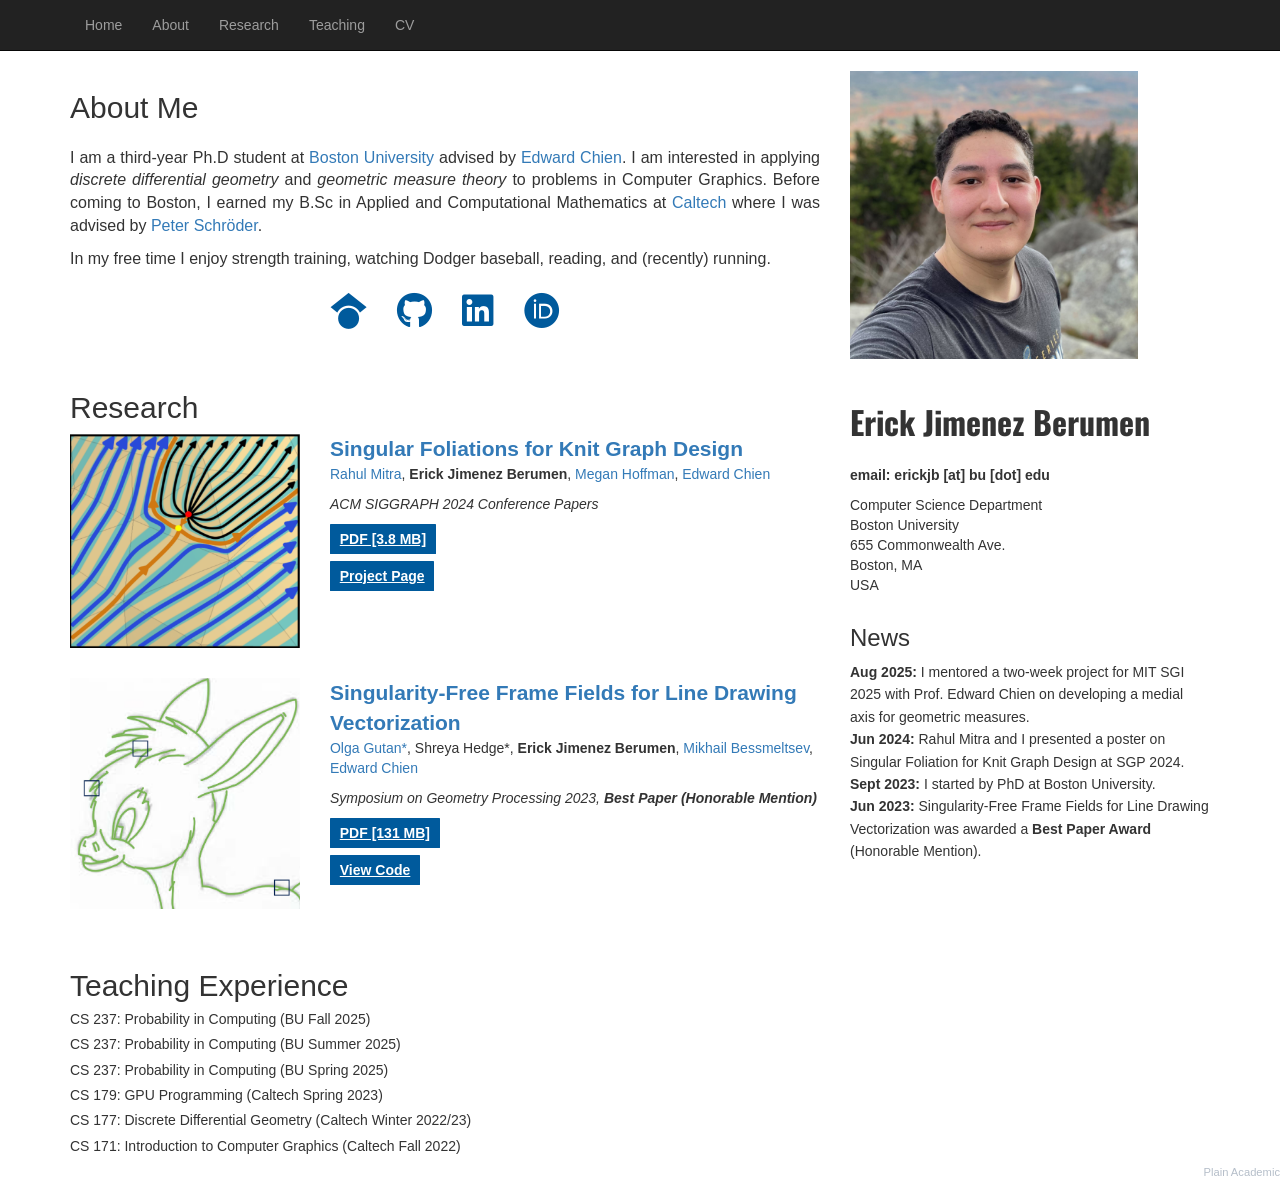
==== commit f74cc26f: "dodger theme" ====
--- a/index.html
+++ b/index.html
@@ -59,56 +59,12 @@
             <div class="row">
                 <!-- Main Column -->
                 <div class="col-md-8">
-                    <section id="about">
-                        <h2>About Me</h2>
-
-                        <div style="margin-top: 3%; text-align: justify;">
-                            <p>
-                                I am a third-year Ph.D student at
-                                <a href="https://www.bu.edu/">Boston University</a>
-                                advised by
-                                <a href="https://cs-people.bu.edu/edchien/index.html">Edward Chien</a>.
-                                I am interested in applying <i>discrete differential geometry</i> and
-                                <i>geometric measure theory</i>
-                                to problems in Computer Graphics.
-                                Before coming to Boston, I earned my B.Sc in Applied and Computational
-                                Mathematics at <a href="https://www.caltech.edu/">Caltech</a> where I was
-                                advised by
-                                <a href="http://users.cms.caltech.edu/~ps/">Peter Schr&#246;der</a>.
-                            </p>
-                        </div>
-
-                        <div style="margin-top: 3%; text-align: center;">
-                            <p style="display: flex; justify-content: center; gap: 30px; align-items: center;">
-                                <span style="text-align: center;">
-                                    <a
-                                        href="https://scholar.google.com/citations?user=eRThyX0AAAAJ&hl=en"
-                                        style="font-size: 36px;"
-                                        target="_blank"
-                                    >
-                                        <i class="fa-brands fa-google-scholar"></i>
-                                    </a>
-                                </span>
-                                <span style="text-align: center;">
-                                    <a href="https://github.com/erick2j" style="font-size: 36px;" target="_blank">
-                                        <i class='fa-brands fa-github'></i>
-                                    </a>
-                                </span>
-                                <span style="text-align: center;">
-                                    <a
-                                        href="https://www.linkedin.com/in/erickjb"
-                                        style="font-size: 36px;"
-                                        target="_blank"
-                                    >
-                                        <i class='fa-brands fa-linkedin'></i>
-                                    </a>
-                                </span>
-                                <span style="text-align: center;">
-                                    <a href="https://orcid.org/0009-0009-8314-4221" style="font-size: 36px;" target="_blank">
-                                        <i class='fa-brands fa-orcid'></i>
-                                    </a>
-                                </span>
-                            </p>
+                    <section id="about" data-include-html="html/aboutme.html">
+                        <div>
+                            <p>Loading About Me…</p>
+                            <noscript>
+                                <p>Enable JavaScript to view the About Me content.</p>
+                            </noscript>
                         </div>
                     </section>
 
@@ -188,16 +144,17 @@
                         </div>
                     </section>
 
-                    <section id="teaching" style="margin-top: 60px;">
-                        <h2>Teaching</h2>
-
-                        <div style="margin-top: 3%;">
-                            <h4>CS 237: Probability in Computing (BU Fall 2025)</h4>
-                            <h4>CS 237: Probability in Computing (BU Summer 2025)</h4>
-                            <h4>CS 237: Probability in Computing (BU Spring 2025)</h4>
-                            <h4>CS 179: GPU Programming (Caltech Spring 2023)</h4>
-                            <h4>CS 177: Discrete Differential Geometry (Caltech Winter 2022/23)</h4>
-                            <h4>CS 171: Introduction to Computer Graphics (Caltech Fall 2022)</h4>
+                    <section
+                        id="teaching"
+                        style="margin-top: 60px;"
+                        data-include-html="html/teaching.html"
+                        data-include-fragment="#teaching-content"
+                    >
+                        <div>
+                            <p>Loading Teaching…</p>
+                            <noscript>
+                                <p>Enable JavaScript to view the Teaching section.</p>
+                            </noscript>
                         </div>
                     </section>
                 </div>
@@ -217,6 +174,19 @@
                         Boston, MA<br>
                         USA<br>
                     </p>
+
+                    <section
+                        style="margin-top: 30px;"
+                        data-include-html="html/news.html"
+                        data-include-fragment="#news-content"
+                    >
+                        <div>
+                            <p>Loading News…</p>
+                            <noscript>
+                                <p>Enable JavaScript to view the News section.</p>
+                            </noscript>
+                        </div>
+                    </section>
                 </div>
             </div>
         </div>
@@ -229,5 +199,49 @@
         >
             Plain Academic
         </a>
+
+        <script>
+            document.addEventListener('DOMContentLoaded', function () {
+                var includeTargets = document.querySelectorAll('[data-include-html]');
+
+                includeTargets.forEach(function (element) {
+                    var url = element.getAttribute('data-include-html');
+
+                    if (!url) {
+                        return;
+                    }
+
+                    fetch(url)
+                        .then(function (response) {
+                            if (!response.ok) {
+                                throw new Error('Failed to load ' + url + ': ' + response.status);
+                            }
+
+                            return response.text();
+                        })
+                        .then(function (html) {
+                            var fragmentSelector = element.getAttribute('data-include-fragment');
+
+                            if (fragmentSelector) {
+                                var parser = new DOMParser();
+                                var parsed = parser.parseFromString(html, 'text/html');
+                                var fragment = parsed.querySelector(fragmentSelector);
+
+                                if (!fragment) {
+                                    throw new Error('Fragment "' + fragmentSelector + '" not found in ' + url);
+                                }
+
+                                element.innerHTML = fragment.innerHTML;
+                            } else {
+                                element.innerHTML = html;
+                            }
+                        })
+                        .catch(function (error) {
+                            console.error(error);
+                            element.innerHTML = '<p>Sorry, this content is unavailable right now.</p>';
+                        });
+                });
+            });
+        </script>
     </body>
 </html>
--- a/css/main.css
+++ b/css/main.css
@@ -0,0 +1,77 @@
+:root {
+    --dodger-blue: #005A9C;
+    --dodger-red: #EF3E42;
+    --dodger-white: #FFF;
+}
+
+/* Reusable button-style links */
+.button-link {
+    display: inline-block;
+    padding: 1% 2%;
+    border-radius: 1%;
+    background-color: var(--dodger-blue);
+    color: #fff;
+    font-weight: bold;
+    text-decoration: underline;
+    margin: 0 0.5em 0.5em 0;
+    transition: transform 0.1s ease, box-shadow 0.1s ease;
+}
+
+.button-link:visited {
+    color: #fff;
+}
+
+.button-link:hover {
+    outline: 2px solid var(--dodger-blue);
+    background-color: var(--dodger-white);
+    color: var(--dodger-red);
+    transform: translateY(-5%) scale(1.1);
+    box-shadow: 0 6px 18px rgba(0, 0, 0, 0.2);
+}
+
+.button-link:focus-visible {
+    outline: 3px solid var(--dodger-blue);
+    outline-offset: 2px;
+    box-shadow: 0 6px 18px rgba(0, 0, 0, 0.2);
+}
+
+.button-link:active {
+    background-color: var(--dodger-blue);
+    color: #fff;
+    transform: translateY(0) scale(1);
+    box-shadow: 0 4px 12px rgba(0, 0, 0, 0.18);
+}
+
+/* Social profile / icon links */
+.social-link {
+    display: inline-flex;
+    align-items: center;
+    justify-content: center;
+    font-size: 36px;
+    color: var(--dodger-blue);
+    text-decoration: none;
+    transition: transform 0.15s ease, color 0.15s ease;
+}
+
+.social-link:visited {
+    color: var(--dodger-blue);
+    text-decoration: none;
+}
+
+.social-link:hover {
+    color: var(--dodger-blue);
+    transform: scale(1.2);
+    text-decoration: none;
+}
+
+.social-link:focus-visible {
+    color: var(--dodger-blue);
+    transform: scale(1.5);
+    outline: 3px solid rgba(21, 88, 176, 0.4);
+    outline-offset: 4px;
+    text-decoration: none;
+}
+
+#about p {
+    font-size: 12pt;
+}
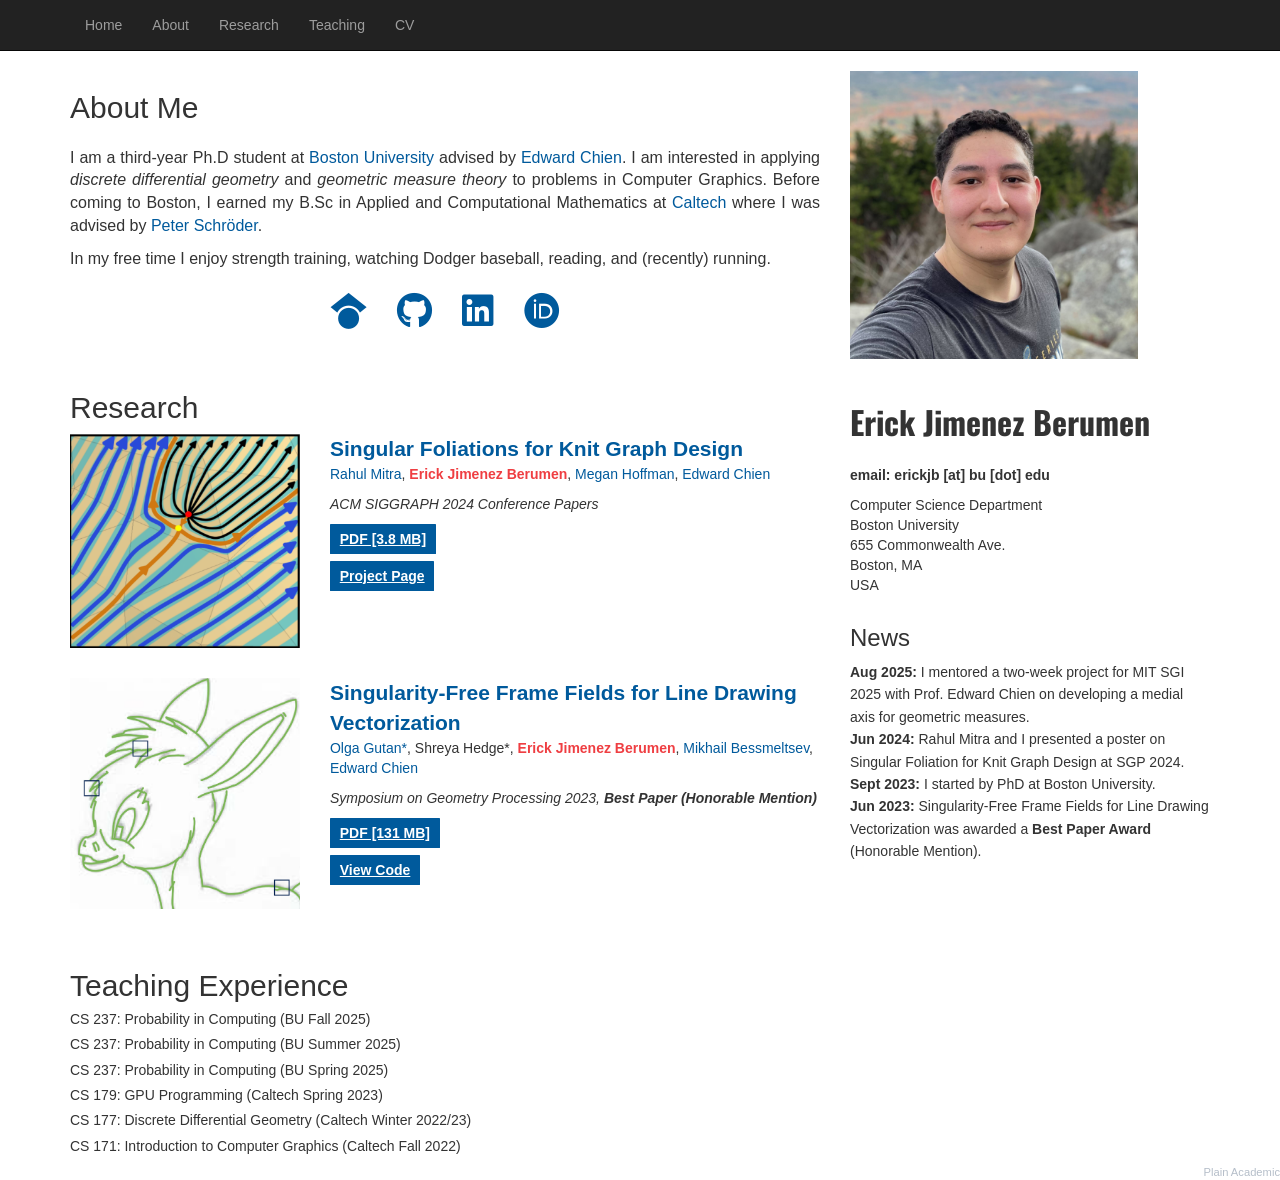
==== commit 529fd8c1: "until next time" ====
--- a/index.html
+++ b/index.html
@@ -68,79 +68,17 @@
                         </div>
                     </section>
 
-                    <section id="research" style="margin-top: 60px;">
-                        <h2>Research</h2>
-
-                        <div class="row" style="margin-bottom: 30px;">
-                            <div class="col-md-4">
-                                <img
-                                    src="img/sing-fol-teaser.png"
-                                    alt="Paper Image"
-                                    class="img-responsive"
-                                    style="width: 100%; height: auto;"
-                                >
-                            </div>
-                            <div class="col-md-8">
-                                <a
-                                    href="https://dl.acm.org/doi/abs/10.1145/3641519.3657487"
-                                    style="font-size: 1.5em; font-weight: bold;"
-                                >
-                                    Singular Foliations for Knit Graph Design
-                                </a><br>
-
-                                <p>
-                                    <a href="https://rahulmitra.xyz/">Rahul Mitra</a>,
-                                    <b>Erick Jimenez Berumen</b>,
-                                    <a href="https://www.megan-hofmann.com/">Megan Hoffman</a>,
-                                    <a href="https://cs-people.bu.edu/edchien/index.html">Edward Chien</a>
-                                </p>
-
-                                <p>
-                                    <i>ACM SIGGRAPH 2024 Conference Papers</i>
-                                </p>
-
-                                <p>
-                                    <a class="button-link" href="pdfs/sing-fol-full.pdf" target="_blank">PDF [3.8 MB]</a><br>
-                                    <a class="button-link" href="https://rahulmitra.xyz/projects/knitting_foliations/" target="_blank">Project Page</a><br>
-                                </p>
-                            </div>
-                        </div>
-
-                        <div class="row" style="margin-bottom: 30px;">
-                            <div class="col-md-4">
-                                <img
-                                    src="img/sing-free-teaser.png"
-                                    alt="Paper Image"
-                                    class="img-responsive"
-                                    style="width: 100%; height: auto;"
-                                >
-                            </div>
-                            <div class="col-md-8">
-                                <a
-                                    href="https://onlinelibrary.wiley.com/doi/10.1111/cgf.14901"
-                                    style="font-size: 1.5em; font-weight: bold;"
-                                >
-                                    Singularity-Free Frame Fields for Line Drawing Vectorization
-                                </a><br>
-
-                                <p>
-                                    <a href="https://olgagutan.com/">Olga Gutan*</a>,
-                                    Shreya Hedge*,
-                                    <b>Erick Jimenez Berumen</b>,
-                                    <a href="https://www-labs.iro.umontreal.ca/~bmpix/">Mikhail Bessmeltsev</a>,
-                                    <a href="https://cs-people.bu.edu/edchien/index.html">Edward Chien</a>
-                                </p>
-
-                                <p>
-                                    <i>Symposium on Geometry Processing 2023, <b>Best Paper (Honorable Mention)</b></i>
-                                </p>
-
-                                <p>
-                                    <a class="button-link" href="pdfs/sing-free-full.pdf" target="_blank">PDF [131 MB]</a><br>
-                                    <!-- <a href="pdfs/sing-free-reduced.pdf" target="_blank">PDF [131 MB]</a><br> -->
-                                    <a class="button-link" href="https://github.com/SingularityFreeFrameFields/Code" target="_blank">View Code</a><br>
-                                </p>
-                            </div>
+                    <section
+                        id="research"
+                        style="margin-top: 60px;"
+                        data-include-html="html/research.html"
+                        data-include-fragment="#research-content"
+                    >
+                        <div>
+                            <p>Loading Research…</p>
+                            <noscript>
+                                <p>Enable JavaScript to view the Research section.</p>
+                            </noscript>
                         </div>
                     </section>
 
--- a/css/main.css
+++ b/css/main.css
@@ -75,3 +75,13 @@
 #about p {
     font-size: 12pt;
 }
+
+a,
+a:visited {
+    color: var(--dodger-blue);
+}
+
+a:hover,
+a:focus {
+    color: var(--dodger-red);
+}
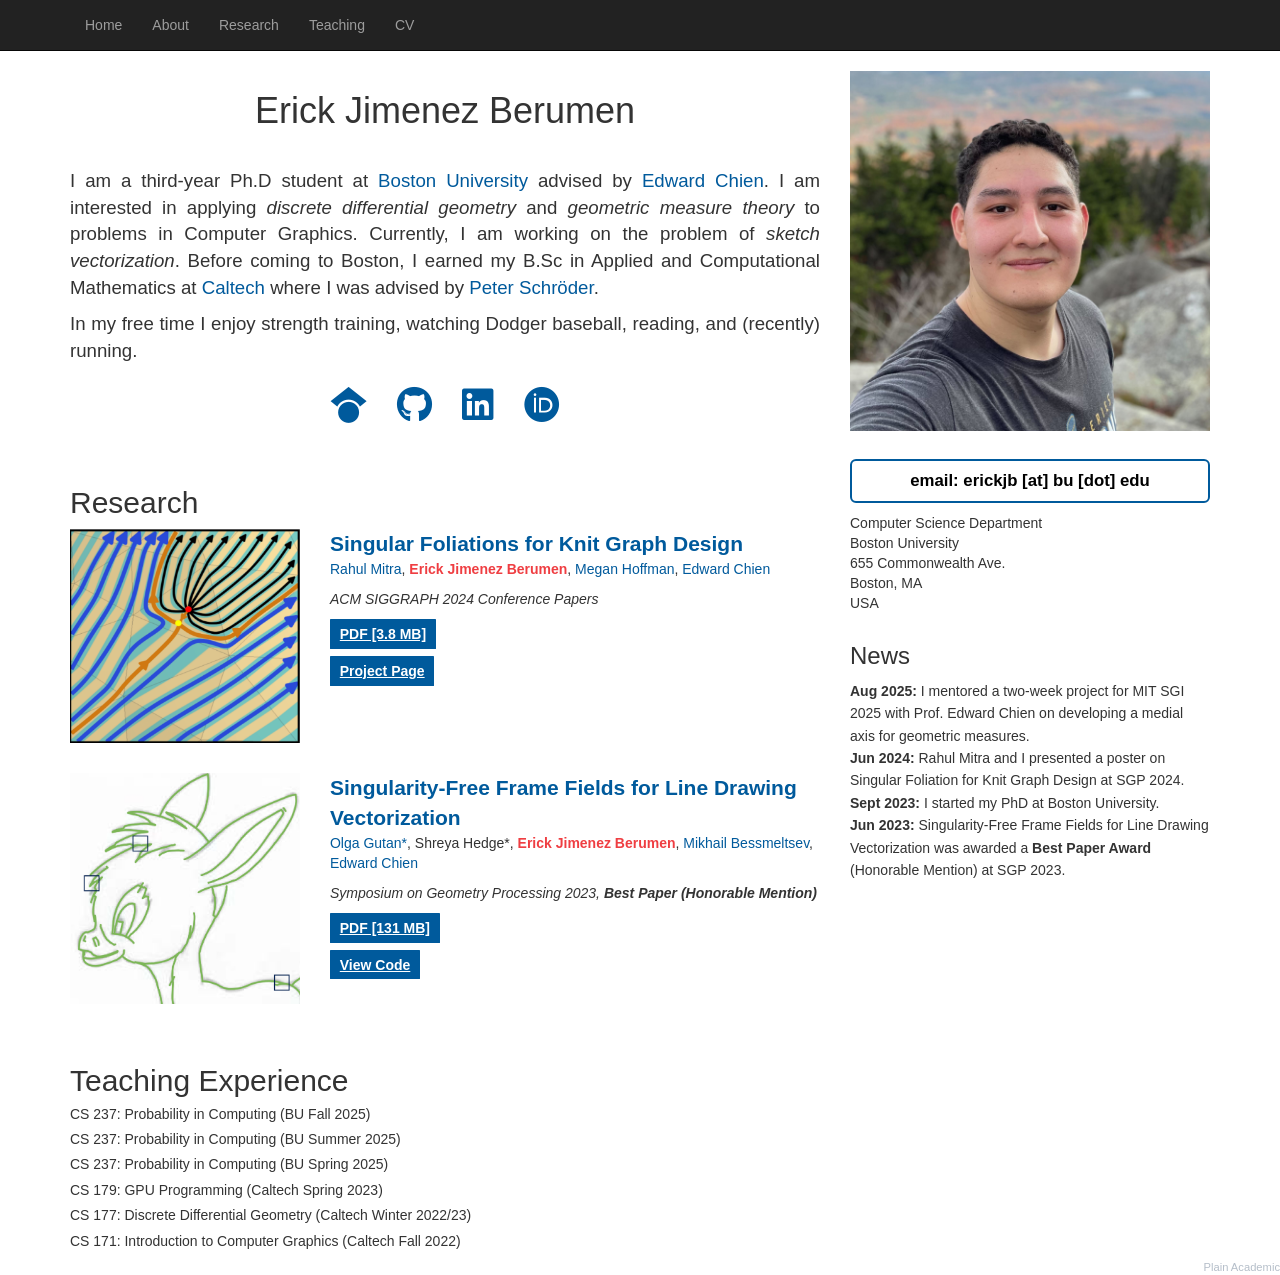
==== commit aa4062ea: "rearranging" ====
--- a/index.html
+++ b/index.html
@@ -13,7 +13,6 @@
         <link rel="stylesheet" href="https://maxcdn.bootstrapcdn.com/bootstrap/3.3.6/css/bootstrap.min.css">
         <script src="https://ajax.googleapis.com/ajax/libs/jquery/1.12.0/jquery.min.js"></script>
         <script src="https://maxcdn.bootstrapcdn.com/bootstrap/3.3.6/js/bootstrap.min.js"></script>
-        <link href='https://fonts.googleapis.com/css?family=Oswald:700' rel='stylesheet' type='text/css'>
         <link rel="stylesheet" href="css/main.css">
         <!-- for google scholar icon -->
         <link
@@ -99,19 +98,14 @@
 
                 <!-- Contact Info and Profile Picture on the Sidebar -->
                 <div class="col-md-4">
-                    <img class="img-responsive" src="img/portrait.png" alt="" style="width: 80%;"><br>
-
-                    <div style="font-family: 'Oswald', sans-serif; font-size: 32px; margin-top: 20px;">
-                        <b>Erick Jimenez Berumen</b>
-                    </div><br>
-                    <p><b>email: erickjb [at] bu [dot] edu</b><br></p>
-                    <p>
-                        Computer Science Department<br>
-                        Boston University<br>
-                        655 Commonwealth Ave.<br>
-                        Boston, MA<br>
-                        USA<br>
-                    </p>
+                    <section data-include-html="html/profile.html">
+                        <div>
+                            <p>Loading Profile…</p>
+                            <noscript>
+                                <p>Enable JavaScript to view the profile content.</p>
+                            </noscript>
+                        </div>
+                    </section>
 
                     <section
                         style="margin-top: 30px;"
--- a/css/main.css
+++ b/css/main.css
@@ -42,6 +42,43 @@
     box-shadow: 0 4px 12px rgba(0, 0, 0, 0.18);
 }
 
+.mail-button {
+    display: inline-block;
+    padding: 8px 12px;
+    border-radius: 6px;
+    border: 2px solid var(--dodger-blue);
+    background-color: var(--dodger-white);
+    color: #000;
+    font-weight: bold;
+    text-decoration: none;
+    text-align: center;
+    transition: transform 0.12s ease, box-shadow 0.12s ease, color 0.12s ease;
+}
+
+.mail-button:visited {
+    color: #000;
+    text-decoration: none;
+}
+
+.mail-button:hover,
+.mail-button:focus {
+    color: var(--dodger-red);
+    text-decoration: none;
+    transform: translateY(-2%) scale(1.03);
+    box-shadow: 0 4px 14px rgba(0, 0, 0, 0.18);
+}
+
+.mail-button:focus-visible {
+    outline: 2px solid var(--dodger-blue);
+    outline-offset: 2px;
+}
+
+.mail-button--full {
+    display: block;
+    width: 100%;
+    box-sizing: border-box;
+}
+
 /* Social profile / icon links */
 .social-link {
     display: inline-flex;
@@ -73,7 +110,7 @@
 }
 
 #about p {
-    font-size: 12pt;
+    font-size: 14pt;
 }
 
 a,
